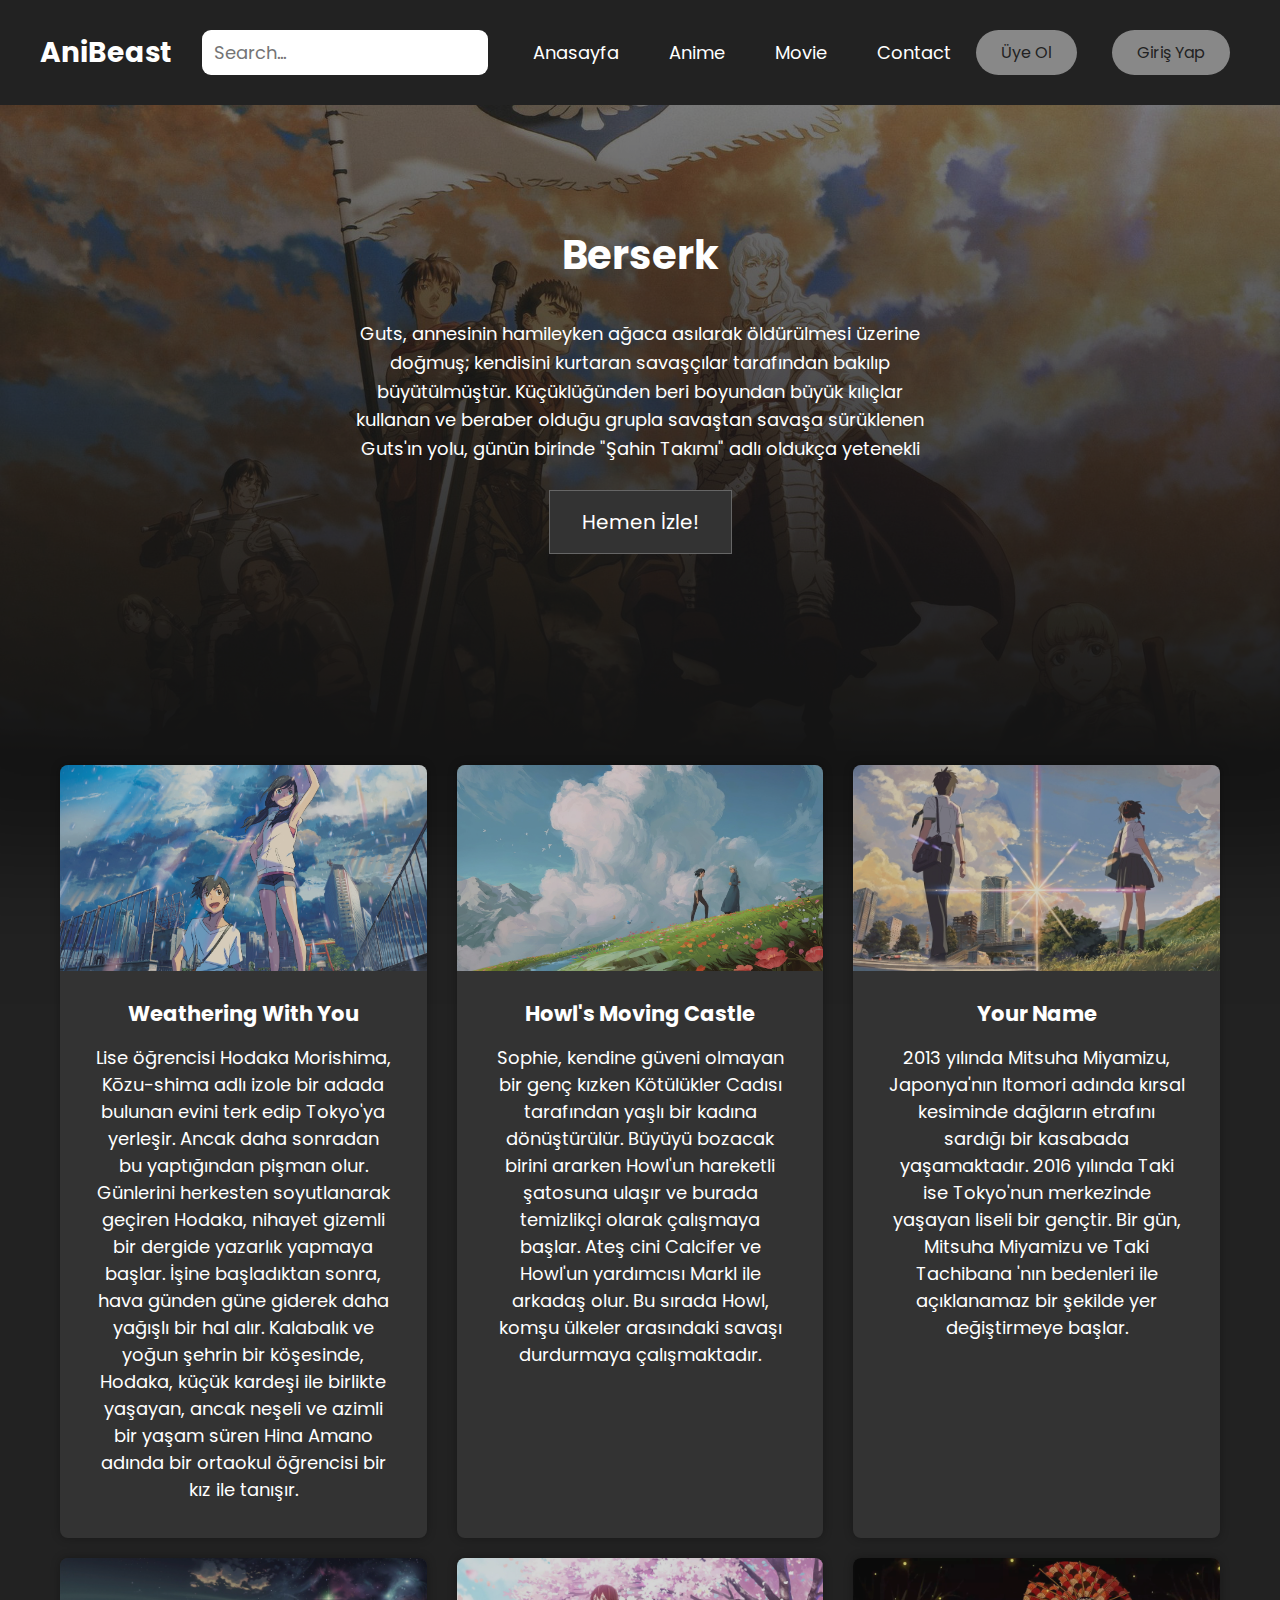
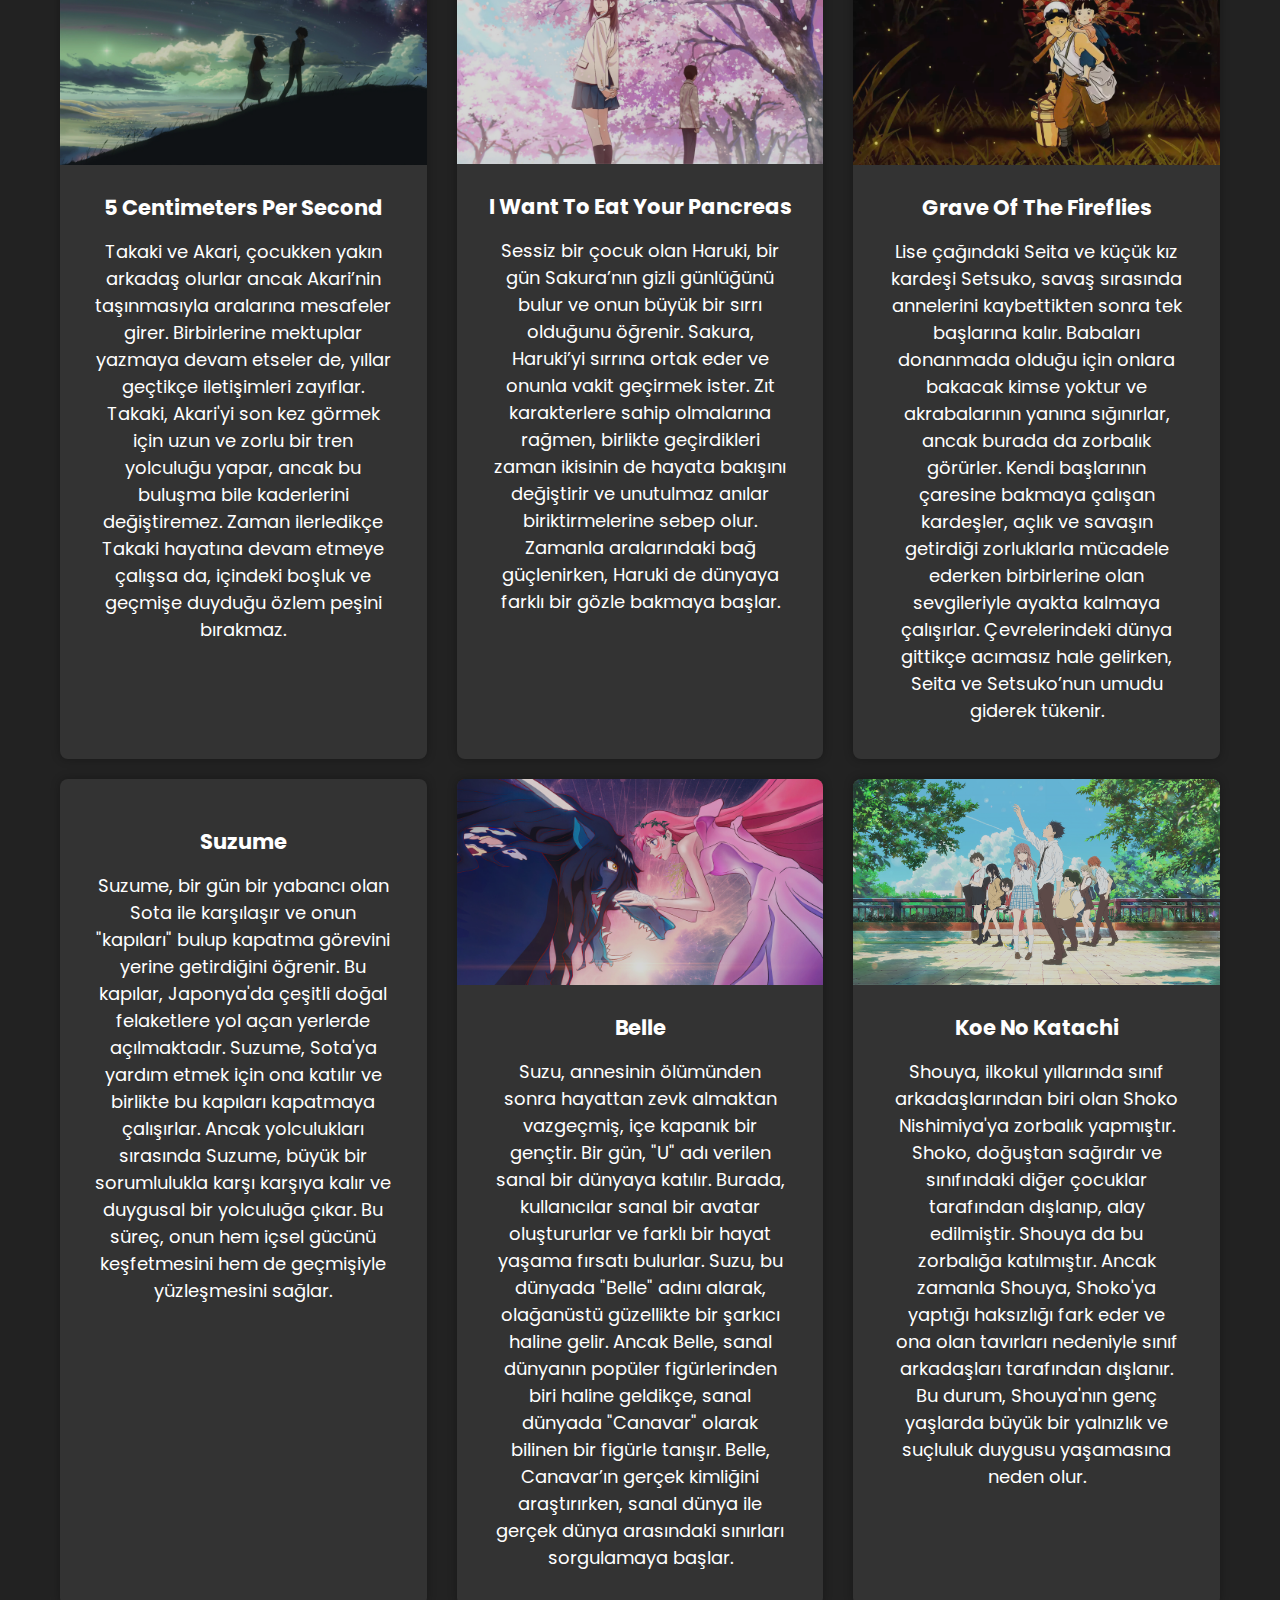
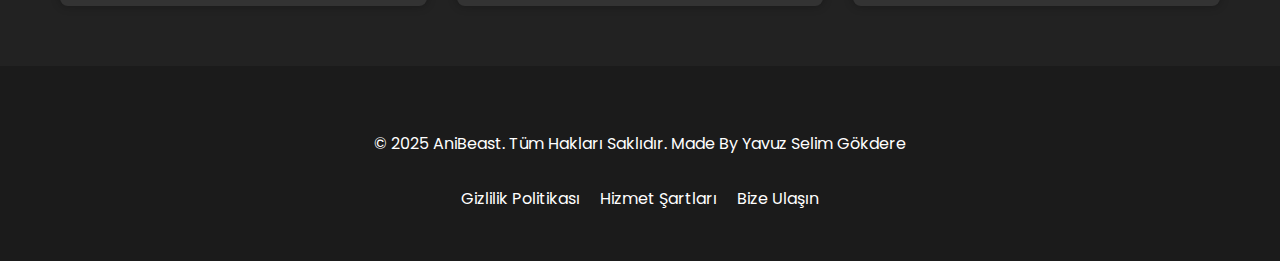
==== responsiveDesign/index.html @ 06403f0b "Projects" ====
<!DOCTYPE html>
<html lang="tr">

<head>
    <meta charset="UTF-8">
    <meta name="viewport" content="width=device-width, initial-scale=1.0">
    <title>AniBeast</title>
    <link href="https://fonts.googleapis.com/css2?family=Poppins:wght@300;400;600&display=swap" rel="stylesheet">
    <link rel="stylesheet" href="style.css">
    <script src="script.js"></script>
    <link rel="website icon" type="png" href="img/icon.jpg">

</head>

<body>
    <nav class="navbar">
        <div class="logo">AniBeast</div>
        <div class="search-box">
            <input type="text" placeholder="Search...">
        </div>
        <div class="menu">
            <a href="index.html">Anasayfa</a>
            <a href="anime.html">Anime</a>
            <a href="#">Movie</a>
            <a href="contact.html">Contact</a>
        </div>
        <div class="buttons">
            <button class="sign-up">Üye Ol</button>
            <button class="login">Giriş Yap</button>
        </div>
        <div class="hamburger" onclick="toggleMenu()">☰</div>
    </nav>
    <div class="mobile-menu" id="mobileMenu">
        <a href="index.html">Anasayfa</a>
        <a href="anime.html">Anime</a>
        <a href="#">Movie</a>
        <a href="#">Contact</a>
        <a href="#" class="sign-up">Üye Ol</a>
        <a href="#" class="login">Giriş Yap</a>
    </div>

    <header>
        <div class="arkaplan"></div>
        <h1>Berserk</h1>
        <p>Guts, annesinin hamileyken ağaca asılarak öldürülmesi üzerine doğmuş;
            kendisini kurtaran savaşçılar tarafından bakılıp büyütülmüştür.
            Küçüklüğünden beri boyundan büyük kılıçlar kullanan ve beraber olduğu
            grupla savaştan savaşa sürüklenen Guts'ın yolu, günün birinde "Şahin Takımı"
            adlı oldukça yetenekli bir savaşçı grubuyla kesişir.</p>
        <a href="#" class="btn">Hemen İzle!</a>
    </header>



    <section>
        <ul>
            <li>
                <div class="col"><a href="#"><img src="img/2.jpg" alt=""></a>
                    <div class="col-content">
                        <h3 class="col-title">
                            Weathering With You
                        </h3>
                        <p>
                            Lise öğrencisi Hodaka Morishima, Kōzu-shima adlı
                            izole bir adada bulunan evini terk edip Tokyo'ya yerleşir.
                            Ancak daha sonradan bu yaptığından pişman olur. Günlerini
                            herkesten soyutlanarak geçiren Hodaka, nihayet gizemli bir
                            dergide yazarlık yapmaya başlar. İşine başladıktan sonra,
                            hava günden güne giderek daha yağışlı bir hal alır. Kalabalık
                            ve yoğun şehrin bir köşesinde, Hodaka, küçük kardeşi ile birlikte
                            yaşayan, ancak neşeli ve azimli bir yaşam süren Hina Amano adında
                            bir ortaokul öğrencisi bir kız ile tanışır.
                        </p>
                    </div>
                </div>
            </li>

            <li>
                <div class="col"><a href="#"><img src="img/3.jpg" alt=""></a>
                    <div class="col-content">
                        <h3 class="col-title">
                            Howl's Moving Castle
                        </h3>
                        <p>
                            Sophie, kendine güveni olmayan bir genç kızken Kötülükler
                            Cadısı tarafından yaşlı bir kadına dönüştürülür. Büyüyü
                            bozacak birini ararken Howl'un hareketli şatosuna ulaşır ve
                            burada temizlikçi olarak çalışmaya başlar. Ateş cini Calcifer
                            ve Howl'un yardımcısı Markl ile arkadaş olur. Bu sırada Howl,
                            komşu ülkeler arasındaki savaşı durdurmaya çalışmaktadır.
                        </p>
                    </div>
                </div>
            </li>

            <li>
                <div class="col"><a href="#"><img src="img/4.jpg" alt=""></a>
                    <div class="col-content">
                        <h3 class="col-title">
                            Your Name
                        </h3>
                        <p>
                            2013 yılında Mitsuha Miyamizu,
                            Japonya'nın Itomori adında kırsal
                            kesiminde dağların etrafını sardığı bir kasabada yaşamaktadır.
                            2016 yılında Taki ise Tokyo'nun merkezinde yaşayan liseli bir gençtir.
                            Bir gün, Mitsuha Miyamizu ve Taki Tachibana 'nın bedenleri
                            ile açıklanamaz bir şekilde yer değiştirmeye başlar.
                        </p>
                    </div>
                </div>
            </li>

            <li>
                <div class="col"> <a href="#"><img src="img/5.jpg" alt=""></a>
                    <div class="col-content">
                        <h3 class="col-title">
                            5 Centimeters Per Second
                        </h3>
                        <p>
                            Takaki ve Akari, çocukken yakın arkadaş olurlar ancak Akari’nin taşınmasıyla aralarına
                            mesafeler girer.
                            Birbirlerine mektuplar yazmaya devam etseler de, yıllar geçtikçe iletişimleri zayıflar.
                            Takaki, Akari'yi son kez görmek için uzun ve zorlu bir tren yolculuğu yapar, ancak bu
                            buluşma bile kaderlerini değiştiremez.
                            Zaman ilerledikçe Takaki hayatına devam etmeye çalışsa da, içindeki boşluk ve geçmişe
                            duyduğu özlem peşini bırakmaz.
                        </p>
                    </div>
                </div>
            </li>
            <li>
                <div class="col"> <a href="#"><img src="img/1.jpg" alt=""></a>
                    <div class="col-content">
                        <h3 class="col-title">
                            I Want To Eat Your Pancreas
                        </h3>
                        <p>
                            Sessiz bir çocuk olan Haruki, bir gün Sakura’nın gizli günlüğünü bulur ve onun büyük bir
                            sırrı olduğunu öğrenir. Sakura, Haruki’yi sırrına ortak eder ve onunla vakit geçirmek ister.
                            Zıt karakterlere sahip olmalarına rağmen, birlikte geçirdikleri zaman ikisinin de hayata
                            bakışını değiştirir
                            ve unutulmaz anılar biriktirmelerine sebep olur.
                            Zamanla aralarındaki bağ güçlenirken, Haruki de dünyaya farklı bir gözle bakmaya başlar.
                        </p>
                    </div>
                </div>
            </li>
            <li>
                <div class="col"> <a href="#"><img src="img/6.jpg" alt=""></a>
                    <div class="col-content">
                        <h3 class="col-title">
                            Grave Of The Fireflies
                        </h3>
                        <p>
                            Lise çağındaki Seita ve küçük kız kardeşi Setsuko,
                            savaş sırasında annelerini kaybettikten sonra tek başlarına kalır.
                            Babaları donanmada olduğu için onlara bakacak kimse yoktur ve
                            akrabalarının yanına sığınırlar, ancak burada da zorbalık görürler.
                            Kendi başlarının çaresine bakmaya çalışan kardeşler, açlık ve
                            savaşın getirdiği zorluklarla mücadele ederken birbirlerine olan
                            sevgileriyle ayakta kalmaya çalışırlar. Çevrelerindeki dünya gittikçe
                            acımasız hale gelirken, Seita ve Setsuko’nun umudu giderek tükenir.
                        </p>
                    </div>
                </div>
            </li>
            <li>
                <div class="col"> <a href="#"><img src="img/7.jpeg" alt=""></a>
                    <div class="col-content">
                        <h3 class="col-title">
                            Suzume
                        </h3>
                        <p>
                            Suzume, bir gün bir yabancı olan Sota ile karşılaşır ve onun "kapıları" bulup kapatma
                            görevini yerine getirdiğini öğrenir. Bu kapılar, Japonya'da çeşitli doğal felaketlere yol
                            açan yerlerde açılmaktadır. Suzume, Sota'ya yardım etmek için ona katılır ve birlikte bu
                            kapıları kapatmaya çalışırlar. Ancak yolculukları sırasında Suzume, büyük bir sorumlulukla
                            karşı karşıya kalır ve duygusal bir yolculuğa çıkar. Bu süreç, onun hem içsel gücünü
                            keşfetmesini hem de geçmişiyle yüzleşmesini sağlar.
                        </p>
                    </div>
                </div>
            </li>
            <li>
                <div class="col"> <a href="#"><img src="img/8.jpg" alt=""></a>
                    <div class="col-content">
                        <h3 class="col-title">
                            Belle
                        </h3>
                        <p>
                            Suzu, annesinin ölümünden sonra hayattan
                            zevk almaktan vazgeçmiş, içe kapanık bir gençtir. Bir gün, "U" adı verilen sanal bir dünyaya
                            katılır. Burada, kullanıcılar sanal bir avatar oluştururlar ve farklı bir hayat yaşama
                            fırsatı bulurlar. Suzu, bu dünyada "Belle" adını alarak, olağanüstü güzellikte bir şarkıcı
                            haline gelir. Ancak Belle, sanal dünyanın popüler figürlerinden biri haline geldikçe, sanal
                            dünyada "Canavar" olarak bilinen bir figürle tanışır.

                            Belle, Canavar’ın gerçek kimliğini araştırırken, sanal dünya ile gerçek dünya arasındaki
                            sınırları sorgulamaya başlar.
                        </p>
                    </div>
                </div>
            </li>
            <li>
                <div class="col"> <a href="#"><img src="img/9.png" alt=""></a>
                    <div class="col-content">
                        <h3 class="col-title">
                            Koe No Katachi
                        </h3>
                        <p>
                            Shouya, ilkokul yıllarında sınıf arkadaşlarından biri olan Shoko Nishimiya'ya zorbalık
                            yapmıştır. Shoko, doğuştan sağırdır ve sınıfındaki diğer çocuklar tarafından dışlanıp, alay
                            edilmiştir. Shouya da bu zorbalığa katılmıştır. Ancak zamanla Shouya, Shoko'ya yaptığı
                            haksızlığı fark eder ve ona olan tavırları nedeniyle sınıf arkadaşları tarafından dışlanır.
                            Bu durum, Shouya'nın genç yaşlarda büyük bir yalnızlık ve suçluluk duygusu yaşamasına neden
                            olur.
                        </p>
                    </div>
                </div>
            </li>
        </ul>
    </section>

    <footer>
        <p>&copy; 2025 AniBeast. Tüm Hakları Saklıdır. Made By Yavuz Selim Gökdere</p>
        <ul>
            <li><a href="#">Gizlilik Politikası</a></li>
            <li><a href="#">Hizmet Şartları</a></li>
            <li><a href="#">Bize Ulaşın</a></li>
        </ul>
    </footer>
</body>

</html>
---- responsiveDesign/style.css ----
/* Genel */
* {
    font-family: 'Poppins', sans-serif;
    box-sizing: border-box;
    margin: 0;
    padding: 0;
    color: #fff;
}

html {
    font-size: 10px;
}

body {
    background-color: #222;
    text-align: center;
}

a {
    text-decoration: none;
}

p {
    padding: 1.5rem;
}

ul {
    list-style-type: none;
    padding: 0;
}

img {
    width: 100%;
    height: auto;
    object-fit: cover;
    max-height: 30rem;
}

/* Navbar */
.navbar {
    display: flex;
    position: sticky;
    top: 0;
    z-index: 1001;
    align-items: center;
    justify-content: space-between;
    background: #222;
    color: white;
    padding: 2rem 4rem;
    font-size: 2rem;
}

.logo {
    font-size: 2.8rem;
    font-weight: bold;
}

.search-box {
    flex: 1;
    margin: 0 3rem;
}

.search-box input {
    width: 100%;
    height: 2.5em;
    border: none;
    border-radius: 0.5em;
    padding: 0.7rem 1.2rem;
    font-size: 1.8rem;
    color: #333;
}

.search-box input:focus{
    outline: none;
    border: 2px solid #222;
}

.menu {
    display: flex;
    gap: 2rem;
}

.menu a {
    color: #fff;
    padding: 1rem 1.5rem;
    font-size: 1.8rem;
}

.menu a:hover {
    background: #555;
    border-radius: 0.5rem;
}

.buttons {
    display: flex;
    gap: 1.5rem;
}

.buttons button {
    margin: 1rem;
    background-color: #888;
    color: #222;
    border: none;
    border-radius: 5em;
    padding: 1rem 2.5rem;
    font-size: 1.6rem;
    cursor: pointer;
    transition: all 0.4s ease;
}

.buttons button:hover{
    background-color: #111;
    color: #fff;
}

.sign-up , .login {
    color: #fff;
    margin-top: 1rem;
    background-color: #222;
}

.hamburger {
    display: none;
    font-size: 3rem;
    cursor: pointer;
}

.mobile-menu {
    display: none;
    position: sticky;
    top: 68px;
    z-index: 1000;
    flex-direction: column;
    background: #333;
    padding: 1.5rem;
}

.mobile-menu a {
    color: white;
    text-decoration: none;
    padding: 1.5rem;
    display: block;
    text-align: center;
    font-size: 1.8rem;
}

.mobile-menu a:hover {
    background: #555;
    border-radius: 0.5rem;
}

/* Header */
header {
    text-align: center;
    font-size: 2rem;
    height: 60rem;
    position: relative;
}

header .arkaplan {
    background: linear-gradient(0deg, rgba(2, 0, 36, 1) 0%, rgba(0, 0, 0, 1) 0%, rgba(0, 0, 0, 0) 100%),
        url('img/berserk.jpg');
    background-size: cover;
    width: 100%;
    height: 65rem;
    position: absolute;
    z-index: -1;
    opacity: 0.4;
    box-shadow: 0 0 100px 100px #000;
}

header h1 {
    padding: 12rem;
    padding-bottom: 0;
}

header p {
    font-size: 1.8rem;
    max-width: 60rem;
    max-height: 16rem;
    overflow: hidden;
    margin: 2rem auto;
    line-height: 1.6;
}

header .btn {
    display: inline-block;
    background-color: #333;
    border: 1px solid #666;
    padding: 1.6rem 3.2rem;
    margin: 0.5rem 0;
    transition: all 0.3s;
}

header .btn:hover {
    background-color: #666;
    color: #222;
    font-size: 1.7rem;
}

/* Section */
section {
    padding: 6rem;
    font-size: 1.8rem;
}

section img {
    width: 100%;
}

section ul {
    display: flex;
    flex-wrap: wrap;
    justify-content: space-between;
    gap: 2rem;
    padding: 0;
}

section li {
    background-color: #333;
    color: #ddd;
    flex: 1 1 calc(33.333% - 2rem);
    max-width: calc(33.333% - 2rem);
    box-shadow: 0 0 10px rgba(0, 0, 0, 0.3);
    border-radius: 8px;
    overflow: hidden;
}

.col-content {
    padding: 2rem;
}

.col a {
    opacity: 0.8;
}

.col a:hover {
    opacity: 1;
}
/* Footer */
footer {
    background-color: rgba(0, 0, 0, 0.2);
    padding: 5rem 1rem;
    text-align: center;
    position: relative;
}

footer p {
    font-size: 1.6rem;
    margin-bottom: 1.5rem;
}

footer ul {
    display: flex;
    justify-content: center;
    gap: 2rem;

}

footer ul li a {
    font-size: 1.6rem;
    text-decoration: none;
}
footer ul li a:hover{
    text-decoration: underline;
}

@media (max-width:850px) {
    html {
        font-size: 8px;
    }
    .menu, .buttons {
        display: none;
    }
    .hamburger {
        display: block;
    }
    section ul {
        flex-direction: column;
    }
    section li {
        max-width: 100%;
    }
}
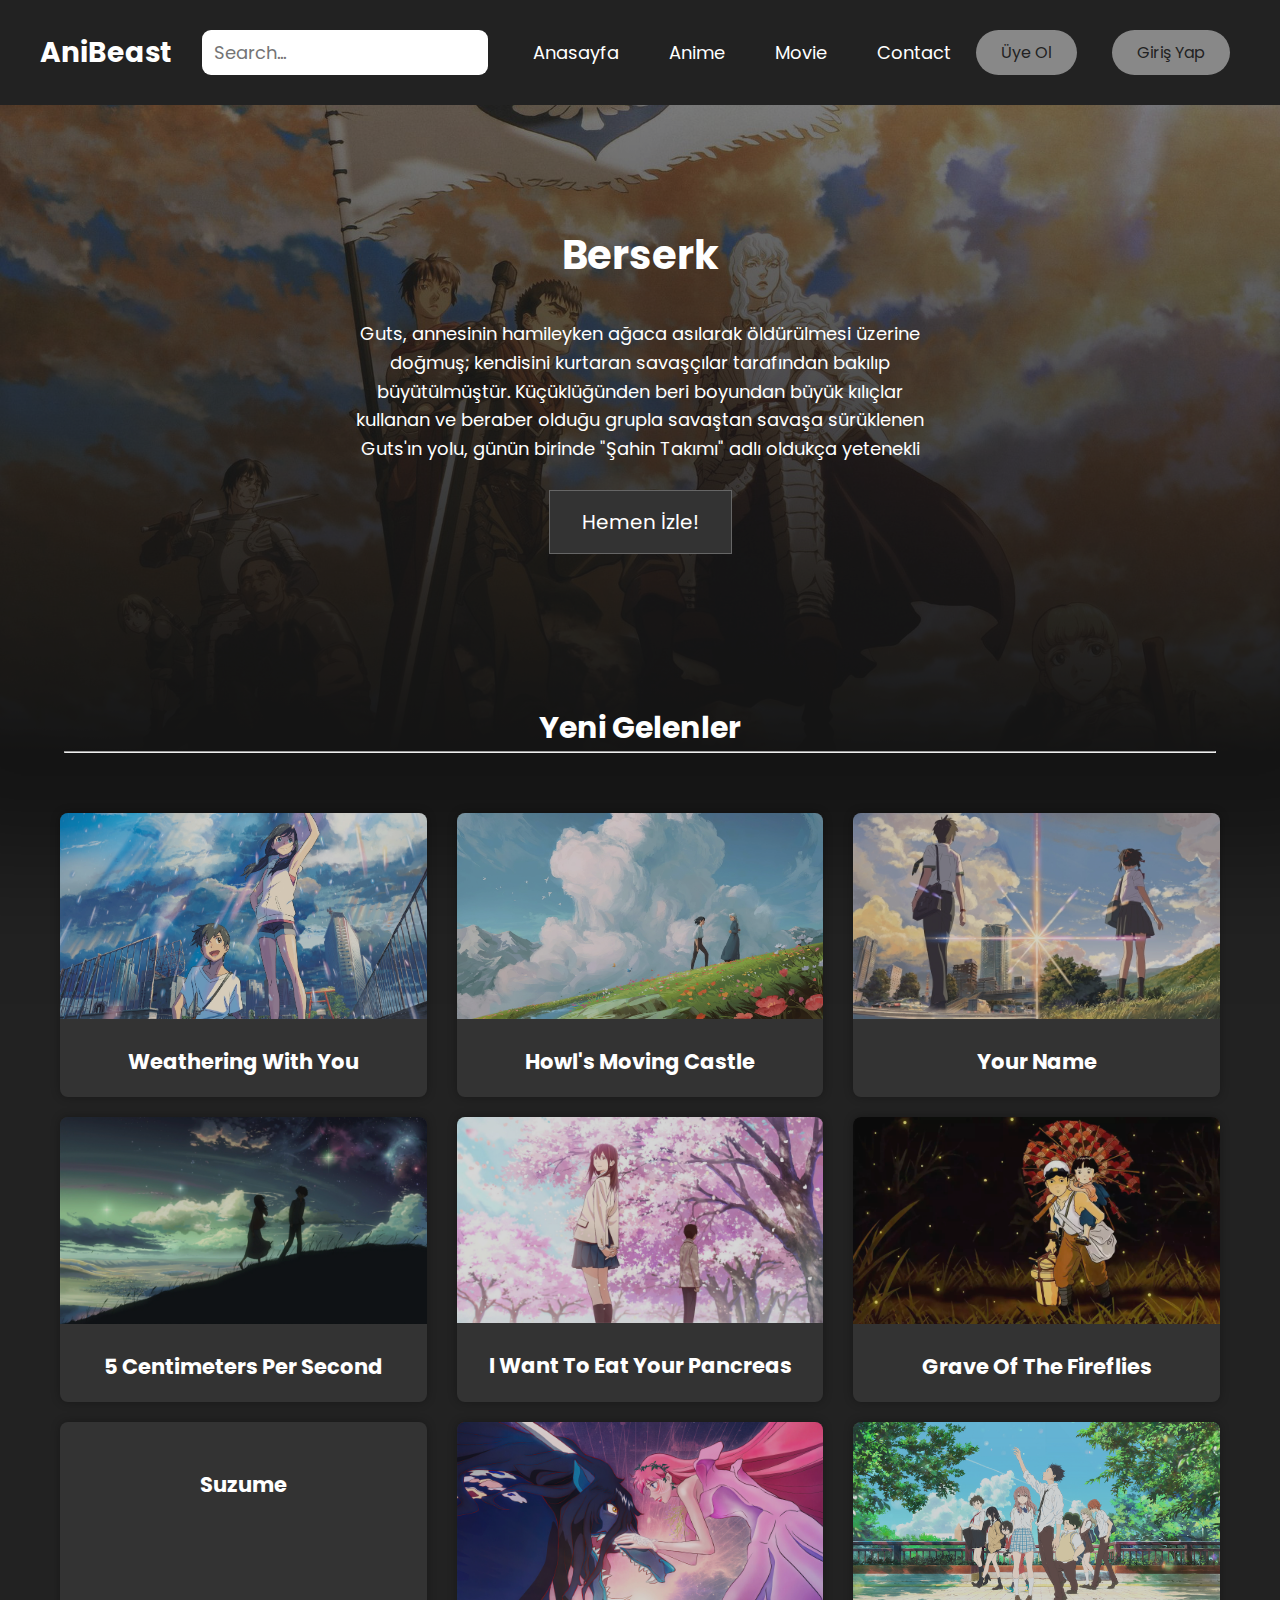
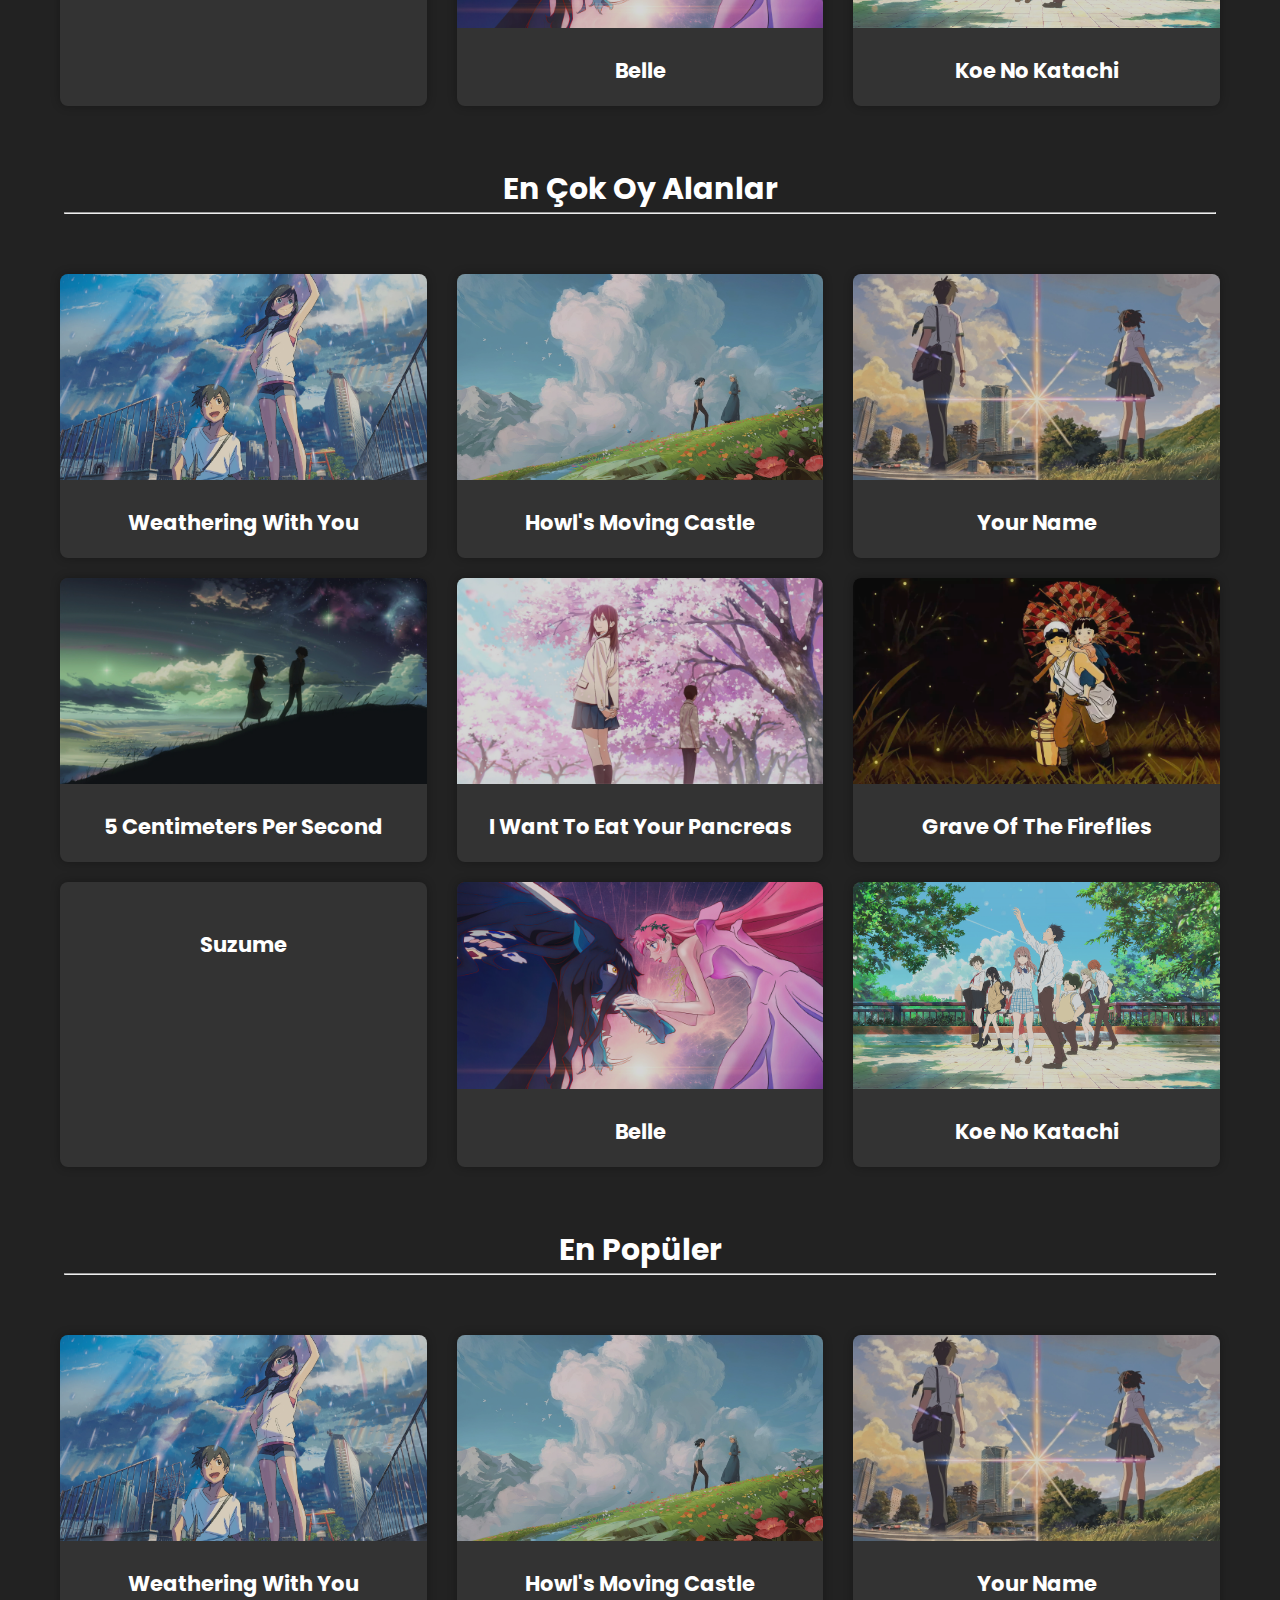
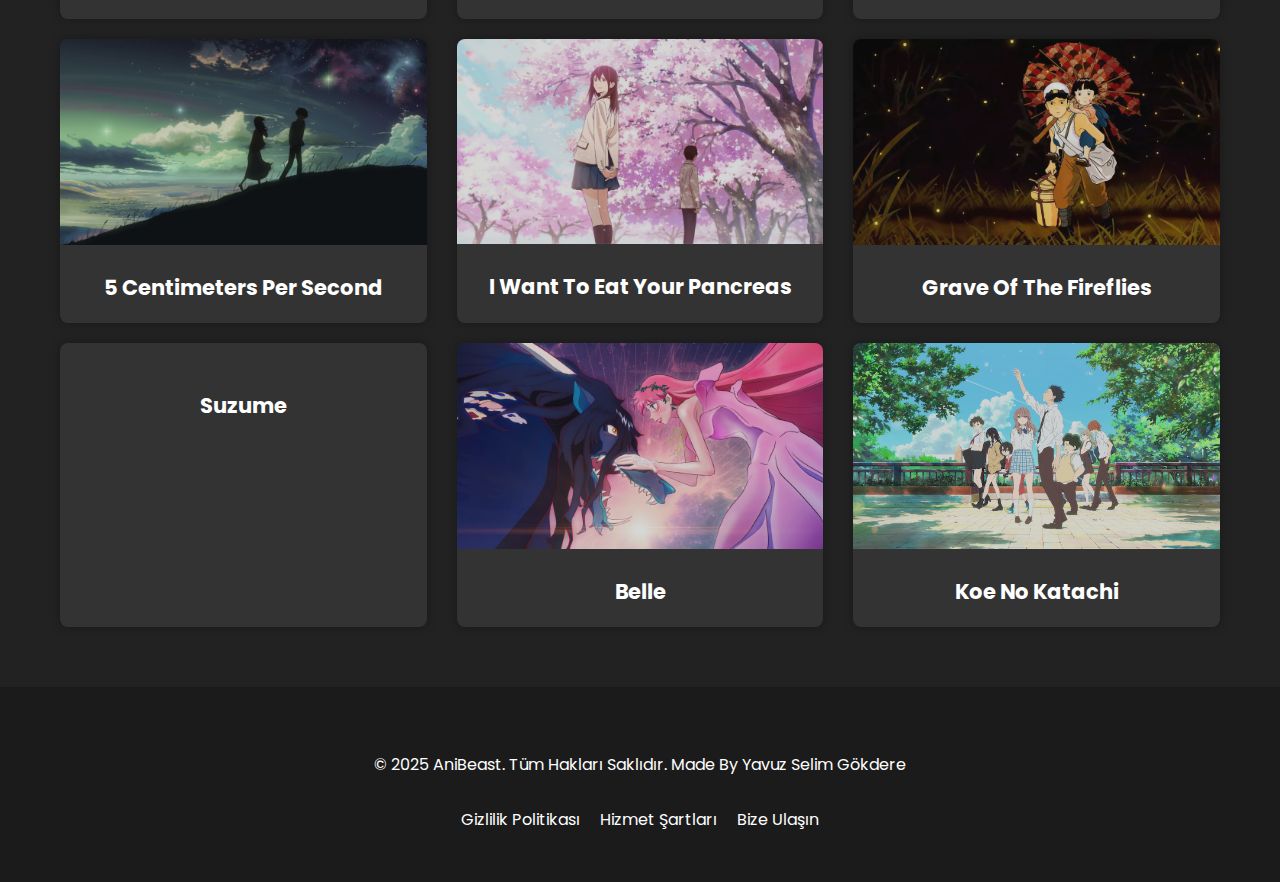
==== commit c3543b38: "Projeler" ====
--- a/responsiveDesign/index.html
+++ b/responsiveDesign/index.html
@@ -28,13 +28,13 @@
             <button class="sign-up">Üye Ol</button>
             <button class="login">Giriş Yap</button>
         </div>
-        <div class="hamburger" onclick="toggleMenu()">☰</div>
+        <div class="hamburger" id="hamburger" onclick="toggleMenu()">☰</div>
     </nav>
     <div class="mobile-menu" id="mobileMenu">
         <a href="index.html">Anasayfa</a>
         <a href="anime.html">Anime</a>
         <a href="#">Movie</a>
-        <a href="#">Contact</a>
+        <a href="contact.html">Contact</a>
         <a href="#" class="sign-up">Üye Ol</a>
         <a href="#" class="login">Giriş Yap</a>
     </div>
@@ -51,7 +51,8 @@
     </header>
 
 
-
+    <h1 class="ul-title">Yeni Gelenler</h1>
+    <hr class="ul-hr">
     <section>
         <ul>
             <li>
@@ -60,17 +61,7 @@
                         <h3 class="col-title">
                             Weathering With You
                         </h3>
-                        <p>
-                            Lise öğrencisi Hodaka Morishima, Kōzu-shima adlı
-                            izole bir adada bulunan evini terk edip Tokyo'ya yerleşir.
-                            Ancak daha sonradan bu yaptığından pişman olur. Günlerini
-                            herkesten soyutlanarak geçiren Hodaka, nihayet gizemli bir
-                            dergide yazarlık yapmaya başlar. İşine başladıktan sonra,
-                            hava günden güne giderek daha yağışlı bir hal alır. Kalabalık
-                            ve yoğun şehrin bir köşesinde, Hodaka, küçük kardeşi ile birlikte
-                            yaşayan, ancak neşeli ve azimli bir yaşam süren Hina Amano adında
-                            bir ortaokul öğrencisi bir kız ile tanışır.
-                        </p>
+                    
                     </div>
                 </div>
             </li>
@@ -81,14 +72,7 @@
                         <h3 class="col-title">
                             Howl's Moving Castle
                         </h3>
-                        <p>
-                            Sophie, kendine güveni olmayan bir genç kızken Kötülükler
-                            Cadısı tarafından yaşlı bir kadına dönüştürülür. Büyüyü
-                            bozacak birini ararken Howl'un hareketli şatosuna ulaşır ve
-                            burada temizlikçi olarak çalışmaya başlar. Ateş cini Calcifer
-                            ve Howl'un yardımcısı Markl ile arkadaş olur. Bu sırada Howl,
-                            komşu ülkeler arasındaki savaşı durdurmaya çalışmaktadır.
-                        </p>
+
                     </div>
                 </div>
             </li>
@@ -99,14 +83,7 @@
                         <h3 class="col-title">
                             Your Name
                         </h3>
-                        <p>
-                            2013 yılında Mitsuha Miyamizu,
-                            Japonya'nın Itomori adında kırsal
-                            kesiminde dağların etrafını sardığı bir kasabada yaşamaktadır.
-                            2016 yılında Taki ise Tokyo'nun merkezinde yaşayan liseli bir gençtir.
-                            Bir gün, Mitsuha Miyamizu ve Taki Tachibana 'nın bedenleri
-                            ile açıklanamaz bir şekilde yer değiştirmeye başlar.
-                        </p>
+                        
                     </div>
                 </div>
             </li>
@@ -117,15 +94,7 @@
                         <h3 class="col-title">
                             5 Centimeters Per Second
                         </h3>
-                        <p>
-                            Takaki ve Akari, çocukken yakın arkadaş olurlar ancak Akari’nin taşınmasıyla aralarına
-                            mesafeler girer.
-                            Birbirlerine mektuplar yazmaya devam etseler de, yıllar geçtikçe iletişimleri zayıflar.
-                            Takaki, Akari'yi son kez görmek için uzun ve zorlu bir tren yolculuğu yapar, ancak bu
-                            buluşma bile kaderlerini değiştiremez.
-                            Zaman ilerledikçe Takaki hayatına devam etmeye çalışsa da, içindeki boşluk ve geçmişe
-                            duyduğu özlem peşini bırakmaz.
-                        </p>
+
                     </div>
                 </div>
             </li>
@@ -135,14 +104,7 @@
                         <h3 class="col-title">
                             I Want To Eat Your Pancreas
                         </h3>
-                        <p>
-                            Sessiz bir çocuk olan Haruki, bir gün Sakura’nın gizli günlüğünü bulur ve onun büyük bir
-                            sırrı olduğunu öğrenir. Sakura, Haruki’yi sırrına ortak eder ve onunla vakit geçirmek ister.
-                            Zıt karakterlere sahip olmalarına rağmen, birlikte geçirdikleri zaman ikisinin de hayata
-                            bakışını değiştirir
-                            ve unutulmaz anılar biriktirmelerine sebep olur.
-                            Zamanla aralarındaki bağ güçlenirken, Haruki de dünyaya farklı bir gözle bakmaya başlar.
-                        </p>
+
                     </div>
                 </div>
             </li>
@@ -152,16 +114,8 @@
                         <h3 class="col-title">
                             Grave Of The Fireflies
                         </h3>
-                        <p>
-                            Lise çağındaki Seita ve küçük kız kardeşi Setsuko,
-                            savaş sırasında annelerini kaybettikten sonra tek başlarına kalır.
-                            Babaları donanmada olduğu için onlara bakacak kimse yoktur ve
-                            akrabalarının yanına sığınırlar, ancak burada da zorbalık görürler.
-                            Kendi başlarının çaresine bakmaya çalışan kardeşler, açlık ve
-                            savaşın getirdiği zorluklarla mücadele ederken birbirlerine olan
-                            sevgileriyle ayakta kalmaya çalışırlar. Çevrelerindeki dünya gittikçe
-                            acımasız hale gelirken, Seita ve Setsuko’nun umudu giderek tükenir.
-                        </p>
+
+
                     </div>
                 </div>
             </li>
@@ -171,14 +125,7 @@
                         <h3 class="col-title">
                             Suzume
                         </h3>
-                        <p>
-                            Suzume, bir gün bir yabancı olan Sota ile karşılaşır ve onun "kapıları" bulup kapatma
-                            görevini yerine getirdiğini öğrenir. Bu kapılar, Japonya'da çeşitli doğal felaketlere yol
-                            açan yerlerde açılmaktadır. Suzume, Sota'ya yardım etmek için ona katılır ve birlikte bu
-                            kapıları kapatmaya çalışırlar. Ancak yolculukları sırasında Suzume, büyük bir sorumlulukla
-                            karşı karşıya kalır ve duygusal bir yolculuğa çıkar. Bu süreç, onun hem içsel gücünü
-                            keşfetmesini hem de geçmişiyle yüzleşmesini sağlar.
-                        </p>
+
                     </div>
                 </div>
             </li>
@@ -188,17 +135,7 @@
                         <h3 class="col-title">
                             Belle
                         </h3>
-                        <p>
-                            Suzu, annesinin ölümünden sonra hayattan
-                            zevk almaktan vazgeçmiş, içe kapanık bir gençtir. Bir gün, "U" adı verilen sanal bir dünyaya
-                            katılır. Burada, kullanıcılar sanal bir avatar oluştururlar ve farklı bir hayat yaşama
-                            fırsatı bulurlar. Suzu, bu dünyada "Belle" adını alarak, olağanüstü güzellikte bir şarkıcı
-                            haline gelir. Ancak Belle, sanal dünyanın popüler figürlerinden biri haline geldikçe, sanal
-                            dünyada "Canavar" olarak bilinen bir figürle tanışır.
-
-                            Belle, Canavar’ın gerçek kimliğini araştırırken, sanal dünya ile gerçek dünya arasındaki
-                            sınırları sorgulamaya başlar.
-                        </p>
+
                     </div>
                 </div>
             </li>
@@ -208,14 +145,210 @@
                         <h3 class="col-title">
                             Koe No Katachi
                         </h3>
-                        <p>
-                            Shouya, ilkokul yıllarında sınıf arkadaşlarından biri olan Shoko Nishimiya'ya zorbalık
-                            yapmıştır. Shoko, doğuştan sağırdır ve sınıfındaki diğer çocuklar tarafından dışlanıp, alay
-                            edilmiştir. Shouya da bu zorbalığa katılmıştır. Ancak zamanla Shouya, Shoko'ya yaptığı
-                            haksızlığı fark eder ve ona olan tavırları nedeniyle sınıf arkadaşları tarafından dışlanır.
-                            Bu durum, Shouya'nın genç yaşlarda büyük bir yalnızlık ve suçluluk duygusu yaşamasına neden
-                            olur.
-                        </p>
+
+                    </div>
+                </div>
+            </li>
+        </ul>
+    </section>
+
+
+    <h1 class="ul-title">En Çok Oy Alanlar</h1>
+    <hr class="ul-hr">
+    <section>
+        <ul>
+            <li>
+                <div class="col"><a href="#"><img src="img/2.jpg" alt=""></a>
+                    <div class="col-content">
+                        <h3 class="col-title">
+                            Weathering With You
+                        </h3>
+                    
+                    </div>
+                </div>
+            </li>
+
+            <li>
+                <div class="col"><a href="#"><img src="img/3.jpg" alt=""></a>
+                    <div class="col-content">
+                        <h3 class="col-title">
+                            Howl's Moving Castle
+                        </h3>
+
+                    </div>
+                </div>
+            </li>
+
+            <li>
+                <div class="col"><a href="#"><img src="img/4.jpg" alt=""></a>
+                    <div class="col-content">
+                        <h3 class="col-title">
+                            Your Name
+                        </h3>
+                        
+                    </div>
+                </div>
+            </li>
+
+            <li>
+                <div class="col"> <a href="#"><img src="img/5.jpg" alt=""></a>
+                    <div class="col-content">
+                        <h3 class="col-title">
+                            5 Centimeters Per Second
+                        </h3>
+
+                    </div>
+                </div>
+            </li>
+            <li>
+                <div class="col"> <a href="#"><img src="img/1.jpg" alt=""></a>
+                    <div class="col-content">
+                        <h3 class="col-title">
+                            I Want To Eat Your Pancreas
+                        </h3>
+
+                    </div>
+                </div>
+            </li>
+            <li>
+                <div class="col"> <a href="#"><img src="img/6.jpg" alt=""></a>
+                    <div class="col-content">
+                        <h3 class="col-title">
+                            Grave Of The Fireflies
+                        </h3>
+
+
+                    </div>
+                </div>
+            </li>
+            <li>
+                <div class="col"> <a href="#"><img src="img/7.jpeg" alt=""></a>
+                    <div class="col-content">
+                        <h3 class="col-title">
+                            Suzume
+                        </h3>
+
+                    </div>
+                </div>
+            </li>
+            <li>
+                <div class="col"> <a href="#"><img src="img/8.jpg" alt=""></a>
+                    <div class="col-content">
+                        <h3 class="col-title">
+                            Belle
+                        </h3>
+
+                    </div>
+                </div>
+            </li>
+            <li>
+                <div class="col"> <a href="#"><img src="img/9.png" alt=""></a>
+                    <div class="col-content">
+                        <h3 class="col-title">
+                            Koe No Katachi
+                        </h3>
+
+                    </div>
+                </div>
+            </li>
+        </ul>
+    </section>
+    
+    <h1 class="ul-title">En Popüler</h1>
+    <hr class="ul-hr">
+    <section>
+        <ul>
+            <li>
+                <div class="col"><a href="#"><img src="img/2.jpg" alt=""></a>
+                    <div class="col-content">
+                        <h3 class="col-title">
+                            Weathering With You
+                        </h3>
+                    
+                    </div>
+                </div>
+            </li>
+
+            <li>
+                <div class="col"><a href="#"><img src="img/3.jpg" alt=""></a>
+                    <div class="col-content">
+                        <h3 class="col-title">
+                            Howl's Moving Castle
+                        </h3>
+
+                    </div>
+                </div>
+            </li>
+
+            <li>
+                <div class="col"><a href="#"><img src="img/4.jpg" alt=""></a>
+                    <div class="col-content">
+                        <h3 class="col-title">
+                            Your Name
+                        </h3>
+                        
+                    </div>
+                </div>
+            </li>
+
+            <li>
+                <div class="col"> <a href="#"><img src="img/5.jpg" alt=""></a>
+                    <div class="col-content">
+                        <h3 class="col-title">
+                            5 Centimeters Per Second
+                        </h3>
+
+                    </div>
+                </div>
+            </li>
+            <li>
+                <div class="col"> <a href="#"><img src="img/1.jpg" alt=""></a>
+                    <div class="col-content">
+                        <h3 class="col-title">
+                            I Want To Eat Your Pancreas
+                        </h3>
+
+                    </div>
+                </div>
+            </li>
+            <li>
+                <div class="col"> <a href="#"><img src="img/6.jpg" alt=""></a>
+                    <div class="col-content">
+                        <h3 class="col-title">
+                            Grave Of The Fireflies
+                        </h3>
+
+
+                    </div>
+                </div>
+            </li>
+            <li>
+                <div class="col"> <a href="#"><img src="img/7.jpeg" alt=""></a>
+                    <div class="col-content">
+                        <h3 class="col-title">
+                            Suzume
+                        </h3>
+
+                    </div>
+                </div>
+            </li>
+            <li>
+                <div class="col"> <a href="#"><img src="img/8.jpg" alt=""></a>
+                    <div class="col-content">
+                        <h3 class="col-title">
+                            Belle
+                        </h3>
+
+                    </div>
+                </div>
+            </li>
+            <li>
+                <div class="col"> <a href="#"><img src="img/9.png" alt=""></a>
+                    <div class="col-content">
+                        <h3 class="col-title">
+                            Koe No Katachi
+                        </h3>
+
                     </div>
                 </div>
             </li>
--- a/responsiveDesign/style.css
+++ b/responsiveDesign/style.css
@@ -161,6 +161,7 @@
     background: linear-gradient(0deg, rgba(2, 0, 36, 1) 0%, rgba(0, 0, 0, 1) 0%, rgba(0, 0, 0, 0) 100%),
         url('img/berserk.jpg');
     background-size: cover;
+    background-position: top;
     width: 100%;
     height: 65rem;
     position: absolute;
@@ -208,12 +209,20 @@
     width: 100%;
 }
 
+
 section ul {
     display: flex;
     flex-wrap: wrap;
     justify-content: space-between;
     gap: 2rem;
     padding: 0;
+}
+.ul-hr{
+    width: 90%;
+    justify-self: center;
+}
+.ul-title{
+    font-size: 3rem;
 }
 
 section li {
@@ -269,16 +278,48 @@
     html {
         font-size: 8px;
     }
+    section ul {
+        flex-direction: row;
+
+    }
+    section li {
+        max-width: 100%;
+        width: 48%;   
+        float: left;
+        margin: 1%;
+    }
+    
+}
+
+@media (max-width:450px) {
+    html {
+        font-size: 7px;
+    }
+    section ul { 
+        flex-direction: column;
+        display: flex;
+
+    }
+    section li {
+        max-width: 100%;
+        width: 100%;
+        float: left;
+    }
+    
+}
+@media (max-width:1150px){
     .menu, .buttons {
         display: none;
     }
     .hamburger {
         display: block;
     }
-    section ul {
-        flex-direction: column;
-    }
-    section li {
-        max-width: 100%;
-    }
-}
+}
+@media (min-width: 1151px) {
+    .hamburger {
+        display: none;
+    }
+    .mobile-menu {
+        display: none !important;
+    }
+}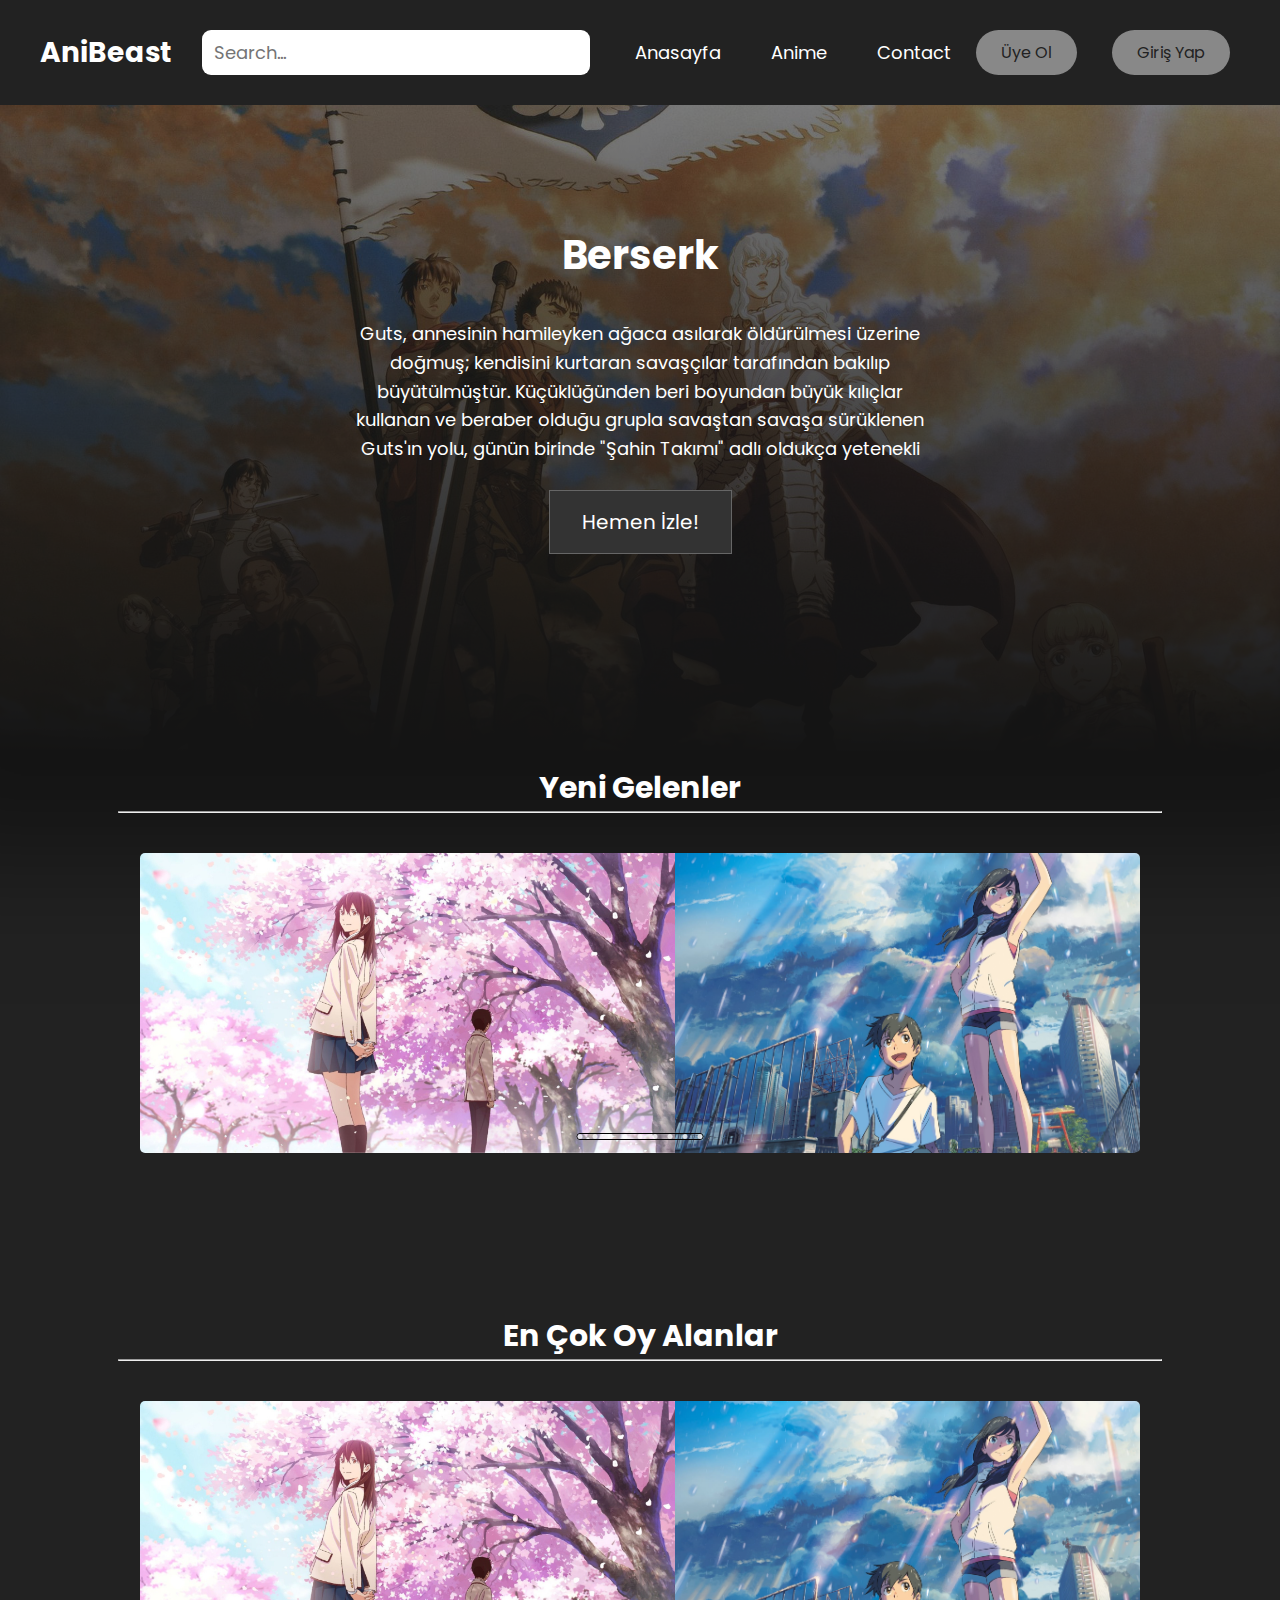
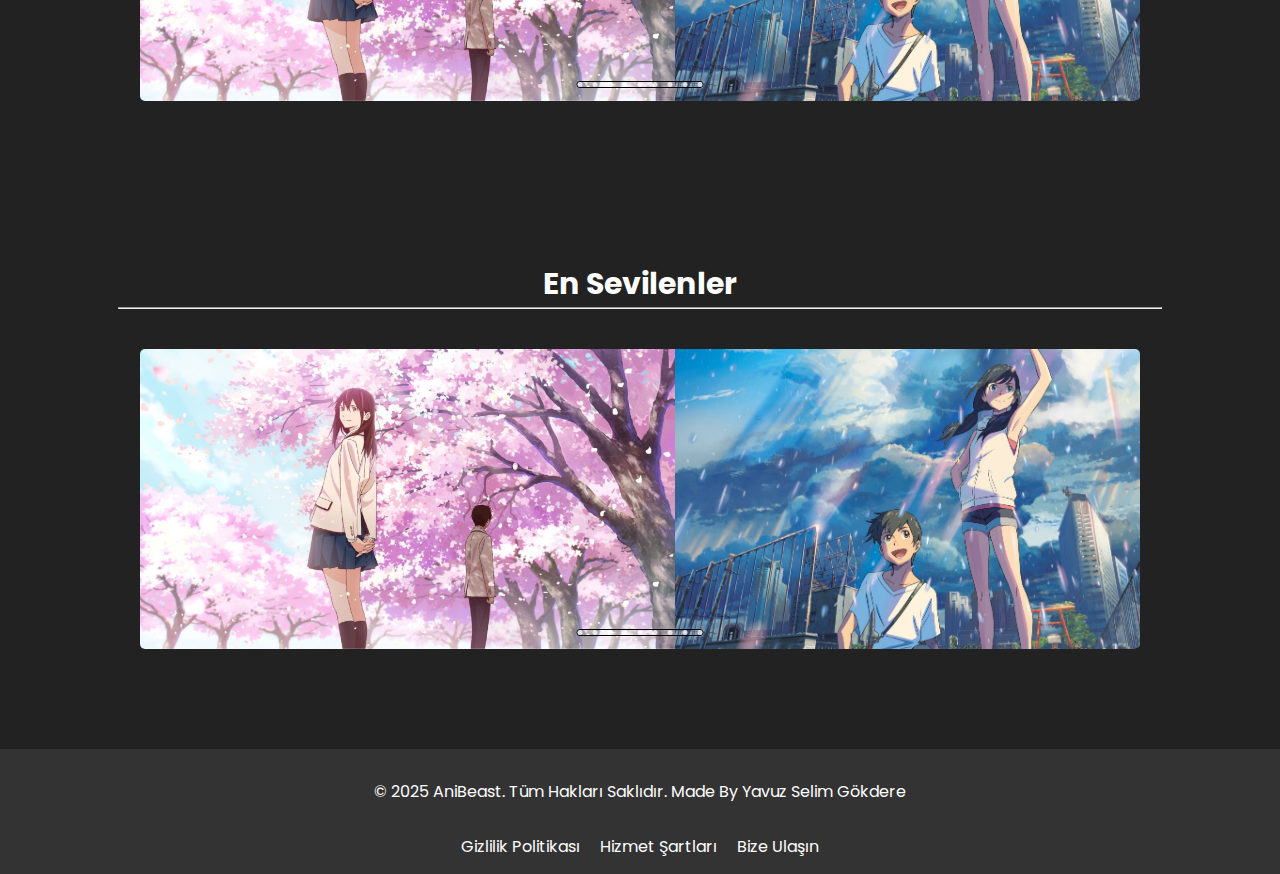
==== commit cda0bf42: "Projeler" ====
--- a/responsiveDesign/index.html
+++ b/responsiveDesign/index.html
@@ -9,7 +9,78 @@
     <link rel="stylesheet" href="style.css">
     <script src="script.js"></script>
     <link rel="website icon" type="png" href="img/icon.jpg">
-
+    <style>
+                /* Section */
+                .slider-wrapper{
+            position: relative;
+            width: 150rem;
+            margin: 4rem  auto;
+        }
+        @media (max-width:1600px){
+            .slider-wrapper{
+                max-width: 100rem;
+            }
+        }
+        @media (max-width:1100px){
+            .slider-wrapper{
+                max-width: 70rem;
+            }
+        }
+        @media (max-width:700px){
+            .slider-wrapper{
+                width: 40rem;
+            }
+        }
+
+        .slider{
+            width: 100%;
+            height: 60rem;
+            display: flex;
+            height: auto;
+            overflow-x: auto;
+            scroll-snap-type: x mandatory;
+            scroll-behavior: smooth;
+            box-shadow: 0 1.5rem 3rem -0,75rem hsla(0, 0%, 0%, 0.25);
+            border-radius: 0.5rem;
+        }
+        .slider img{
+            flex: 1 1 50%;
+            scroll-snap-align: start;
+        }
+        .slider img:hover{
+            opacity: 0.9;
+        }
+        .slider-nav{
+            border: 1px solid black;
+            border-radius: 5rem;
+            display: flex;
+            column-gap: 1rem;
+            position: absolute;
+            bottom: 1.25rem;
+            left: 50%;
+            transform: translateX(-50%);
+            z-index: 100;
+        }
+        .slider-nav a{
+            width: 0.5rem;
+            height: 0.5rem;
+            border-radius: 50%;
+            background-color: #fff;
+            opacity: 0.75;
+            transition: opacity ease  250ms;
+        }
+        .slider-nav a:hover{
+            opacity: 1;
+        }
+        /* Footer */
+        footer {
+            text-align: center;
+            background-color: #333;
+            color: white;
+            padding: 15px;
+        }
+        
+    </style>
 </head>
 
 <body>
@@ -21,7 +92,6 @@
         <div class="menu">
             <a href="index.html">Anasayfa</a>
             <a href="anime.html">Anime</a>
-            <a href="#">Movie</a>
             <a href="contact.html">Contact</a>
         </div>
         <div class="buttons">
@@ -33,7 +103,6 @@
     <div class="mobile-menu" id="mobileMenu">
         <a href="index.html">Anasayfa</a>
         <a href="anime.html">Anime</a>
-        <a href="#">Movie</a>
         <a href="contact.html">Contact</a>
         <a href="#" class="sign-up">Üye Ol</a>
         <a href="#" class="login">Giriş Yap</a>
@@ -51,309 +120,106 @@
     </header>
 
 
-    <h1 class="ul-title">Yeni Gelenler</h1>
-    <hr class="ul-hr">
     <section>
-        <ul>
-            <li>
-                <div class="col"><a href="#"><img src="img/2.jpg" alt=""></a>
-                    <div class="col-content">
-                        <h3 class="col-title">
-                            Weathering With You
-                        </h3>
-                    
-                    </div>
-                </div>
-            </li>
-
-            <li>
-                <div class="col"><a href="#"><img src="img/3.jpg" alt=""></a>
-                    <div class="col-content">
-                        <h3 class="col-title">
-                            Howl's Moving Castle
-                        </h3>
-
-                    </div>
-                </div>
-            </li>
-
-            <li>
-                <div class="col"><a href="#"><img src="img/4.jpg" alt=""></a>
-                    <div class="col-content">
-                        <h3 class="col-title">
-                            Your Name
-                        </h3>
-                        
-                    </div>
-                </div>
-            </li>
-
-            <li>
-                <div class="col"> <a href="#"><img src="img/5.jpg" alt=""></a>
-                    <div class="col-content">
-                        <h3 class="col-title">
-                            5 Centimeters Per Second
-                        </h3>
-
-                    </div>
-                </div>
-            </li>
-            <li>
-                <div class="col"> <a href="#"><img src="img/1.jpg" alt=""></a>
-                    <div class="col-content">
-                        <h3 class="col-title">
-                            I Want To Eat Your Pancreas
-                        </h3>
-
-                    </div>
-                </div>
-            </li>
-            <li>
-                <div class="col"> <a href="#"><img src="img/6.jpg" alt=""></a>
-                    <div class="col-content">
-                        <h3 class="col-title">
-                            Grave Of The Fireflies
-                        </h3>
-
-
-                    </div>
-                </div>
-            </li>
-            <li>
-                <div class="col"> <a href="#"><img src="img/7.jpeg" alt=""></a>
-                    <div class="col-content">
-                        <h3 class="col-title">
-                            Suzume
-                        </h3>
-
-                    </div>
-                </div>
-            </li>
-            <li>
-                <div class="col"> <a href="#"><img src="img/8.jpg" alt=""></a>
-                    <div class="col-content">
-                        <h3 class="col-title">
-                            Belle
-                        </h3>
-
-                    </div>
-                </div>
-            </li>
-            <li>
-                <div class="col"> <a href="#"><img src="img/9.png" alt=""></a>
-                    <div class="col-content">
-                        <h3 class="col-title">
-                            Koe No Katachi
-                        </h3>
-
-                    </div>
-                </div>
-            </li>
-        </ul>
+        <h1 class="ul-title">Yeni Gelenler</h1>
+        <hr class="ul-hr">
+        <div class="slider-wrapper">
+            <div class="slider">
+                <img src="img/1.jpg" id="slide-1">
+                
+                <img src="img/2.jpg" id="slide-2">
+                
+                <img src="img/3.jpg" id="slide-3">
+                
+                <img src="img/4.jpg" id="slide-4">
+                
+                <img src="img/5.jpg" id="slide-5">
+                
+                <img src="img/6.jpg" id="slide-6">
+                
+                <img src="img/7.jpeg" id="slide-7">
+                
+                <img src="img/8.jpg" id="slide-8">
+                
+                <img src="img/9.png" id="slide-9">
+                
+            </div>
+            <div class="slider-nav">
+                <a href="#slide-1"></a>
+                <a href="#slide-2"></a>
+                <a href="#slide-3"></a>
+                <a href="#slide-4"></a>
+                <a href="#slide-5"></a>
+                <a href="#slide-6"></a>
+                <a href="#slide-7"></a>
+                <a href="#slide-8"></a>
+                <a href="#slide-9"></a>
+            </div>
+        </div>        
     </section>
-
-
-    <h1 class="ul-title">En Çok Oy Alanlar</h1>
-    <hr class="ul-hr">
     <section>
-        <ul>
-            <li>
-                <div class="col"><a href="#"><img src="img/2.jpg" alt=""></a>
-                    <div class="col-content">
-                        <h3 class="col-title">
-                            Weathering With You
-                        </h3>
-                    
-                    </div>
-                </div>
-            </li>
-
-            <li>
-                <div class="col"><a href="#"><img src="img/3.jpg" alt=""></a>
-                    <div class="col-content">
-                        <h3 class="col-title">
-                            Howl's Moving Castle
-                        </h3>
-
-                    </div>
-                </div>
-            </li>
-
-            <li>
-                <div class="col"><a href="#"><img src="img/4.jpg" alt=""></a>
-                    <div class="col-content">
-                        <h3 class="col-title">
-                            Your Name
-                        </h3>
-                        
-                    </div>
-                </div>
-            </li>
-
-            <li>
-                <div class="col"> <a href="#"><img src="img/5.jpg" alt=""></a>
-                    <div class="col-content">
-                        <h3 class="col-title">
-                            5 Centimeters Per Second
-                        </h3>
-
-                    </div>
-                </div>
-            </li>
-            <li>
-                <div class="col"> <a href="#"><img src="img/1.jpg" alt=""></a>
-                    <div class="col-content">
-                        <h3 class="col-title">
-                            I Want To Eat Your Pancreas
-                        </h3>
-
-                    </div>
-                </div>
-            </li>
-            <li>
-                <div class="col"> <a href="#"><img src="img/6.jpg" alt=""></a>
-                    <div class="col-content">
-                        <h3 class="col-title">
-                            Grave Of The Fireflies
-                        </h3>
-
-
-                    </div>
-                </div>
-            </li>
-            <li>
-                <div class="col"> <a href="#"><img src="img/7.jpeg" alt=""></a>
-                    <div class="col-content">
-                        <h3 class="col-title">
-                            Suzume
-                        </h3>
-
-                    </div>
-                </div>
-            </li>
-            <li>
-                <div class="col"> <a href="#"><img src="img/8.jpg" alt=""></a>
-                    <div class="col-content">
-                        <h3 class="col-title">
-                            Belle
-                        </h3>
-
-                    </div>
-                </div>
-            </li>
-            <li>
-                <div class="col"> <a href="#"><img src="img/9.png" alt=""></a>
-                    <div class="col-content">
-                        <h3 class="col-title">
-                            Koe No Katachi
-                        </h3>
-
-                    </div>
-                </div>
-            </li>
-        </ul>
+        <h1 class="ul-title">En Çok Oy Alanlar</h1>
+        <hr class="ul-hr">
+        <div class="slider-wrapper">
+            <div class="slider">
+                <img src="img/1.jpg" id="slide-1">
+                <img src="img/2.jpg" id="slide-2">
+                <img src="img/3.jpg" id="slide-3">
+                <img src="img/4.jpg" id="slide-4">
+                <img src="img/5.jpg" id="slide-5">
+                <img src="img/6.jpg" id="slide-6">
+                <img src="img/7.jpeg" id="slide-7">
+                <img src="img/8.jpg" id="slide-8">
+                <img src="img/9.png" id="slide-9">
+            </div>
+            <div class="slider-nav">
+                <a href="#slide-1"></a>
+                <a href="#slide-2"></a>
+                <a href="#slide-3"></a>
+                <a href="#slide-4"></a>
+                <a href="#slide-5"></a>
+                <a href="#slide-6"></a>
+                <a href="#slide-7"></a>
+                <a href="#slide-8"></a>
+                <a href="#slide-9"></a>
+            </div>
+        </div>        
     </section>
-    
-    <h1 class="ul-title">En Popüler</h1>
-    <hr class="ul-hr">
     <section>
-        <ul>
-            <li>
-                <div class="col"><a href="#"><img src="img/2.jpg" alt=""></a>
-                    <div class="col-content">
-                        <h3 class="col-title">
-                            Weathering With You
-                        </h3>
-                    
-                    </div>
-                </div>
-            </li>
-
-            <li>
-                <div class="col"><a href="#"><img src="img/3.jpg" alt=""></a>
-                    <div class="col-content">
-                        <h3 class="col-title">
-                            Howl's Moving Castle
-                        </h3>
-
-                    </div>
-                </div>
-            </li>
-
-            <li>
-                <div class="col"><a href="#"><img src="img/4.jpg" alt=""></a>
-                    <div class="col-content">
-                        <h3 class="col-title">
-                            Your Name
-                        </h3>
-                        
-                    </div>
-                </div>
-            </li>
-
-            <li>
-                <div class="col"> <a href="#"><img src="img/5.jpg" alt=""></a>
-                    <div class="col-content">
-                        <h3 class="col-title">
-                            5 Centimeters Per Second
-                        </h3>
-
-                    </div>
-                </div>
-            </li>
-            <li>
-                <div class="col"> <a href="#"><img src="img/1.jpg" alt=""></a>
-                    <div class="col-content">
-                        <h3 class="col-title">
-                            I Want To Eat Your Pancreas
-                        </h3>
-
-                    </div>
-                </div>
-            </li>
-            <li>
-                <div class="col"> <a href="#"><img src="img/6.jpg" alt=""></a>
-                    <div class="col-content">
-                        <h3 class="col-title">
-                            Grave Of The Fireflies
-                        </h3>
-
-
-                    </div>
-                </div>
-            </li>
-            <li>
-                <div class="col"> <a href="#"><img src="img/7.jpeg" alt=""></a>
-                    <div class="col-content">
-                        <h3 class="col-title">
-                            Suzume
-                        </h3>
-
-                    </div>
-                </div>
-            </li>
-            <li>
-                <div class="col"> <a href="#"><img src="img/8.jpg" alt=""></a>
-                    <div class="col-content">
-                        <h3 class="col-title">
-                            Belle
-                        </h3>
-
-                    </div>
-                </div>
-            </li>
-            <li>
-                <div class="col"> <a href="#"><img src="img/9.png" alt=""></a>
-                    <div class="col-content">
-                        <h3 class="col-title">
-                            Koe No Katachi
-                        </h3>
-
-                    </div>
-                </div>
-            </li>
-        </ul>
+        <h1 class="ul-title">En Sevilenler</h1>
+        <hr class="ul-hr">
+        <div class="slider-wrapper">
+            <div class="slider">
+                <img src="img/1.jpg" id="slide-1">
+                <img src="img/2.jpg" id="slide-2">
+                <img src="img/3.jpg" id="slide-3">
+                <img src="img/4.jpg" id="slide-4">
+                <img src="img/5.jpg" id="slide-5">
+                <img src="img/6.jpg" id="slide-6">
+                <img src="img/7.jpeg" id="slide-7">
+                <img src="img/8.jpg" id="slide-8">
+                <img src="img/9.png" id="slide-9">
+            </div>
+            <div class="slider-nav">
+                <a href="#slide-1"></a>
+                <a href="#slide-2"></a>
+                <a href="#slide-3"></a>
+                <a href="#slide-4"></a>
+                <a href="#slide-5"></a>
+                <a href="#slide-6"></a>
+                <a href="#slide-7"></a>
+                <a href="#slide-8"></a>
+                <a href="#slide-9"></a>
+            </div>
+        </div>        
     </section>
+<!-- -->
+
+
+
+
+
+
 
     <footer>
         <p>&copy; 2025 AniBeast. Tüm Hakları Saklıdır. Made By Yavuz Selim Gökdere</p>
